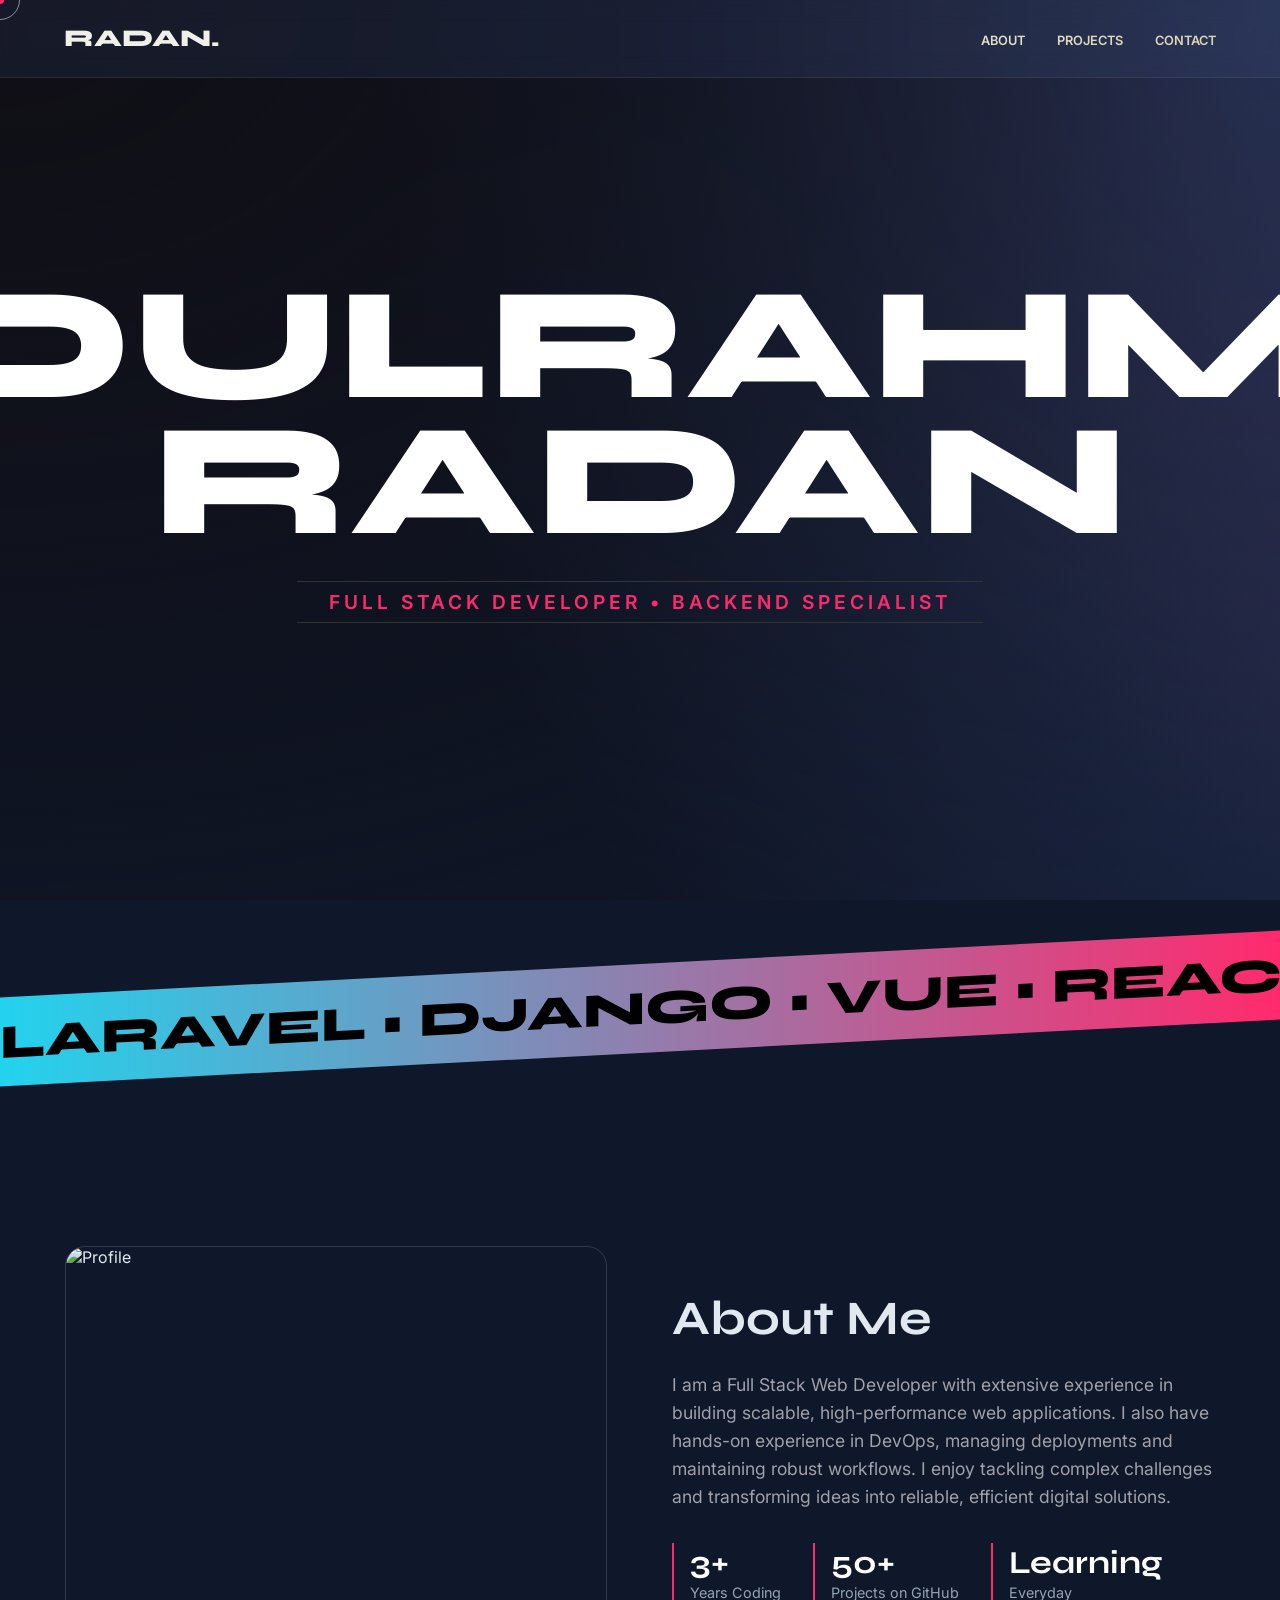
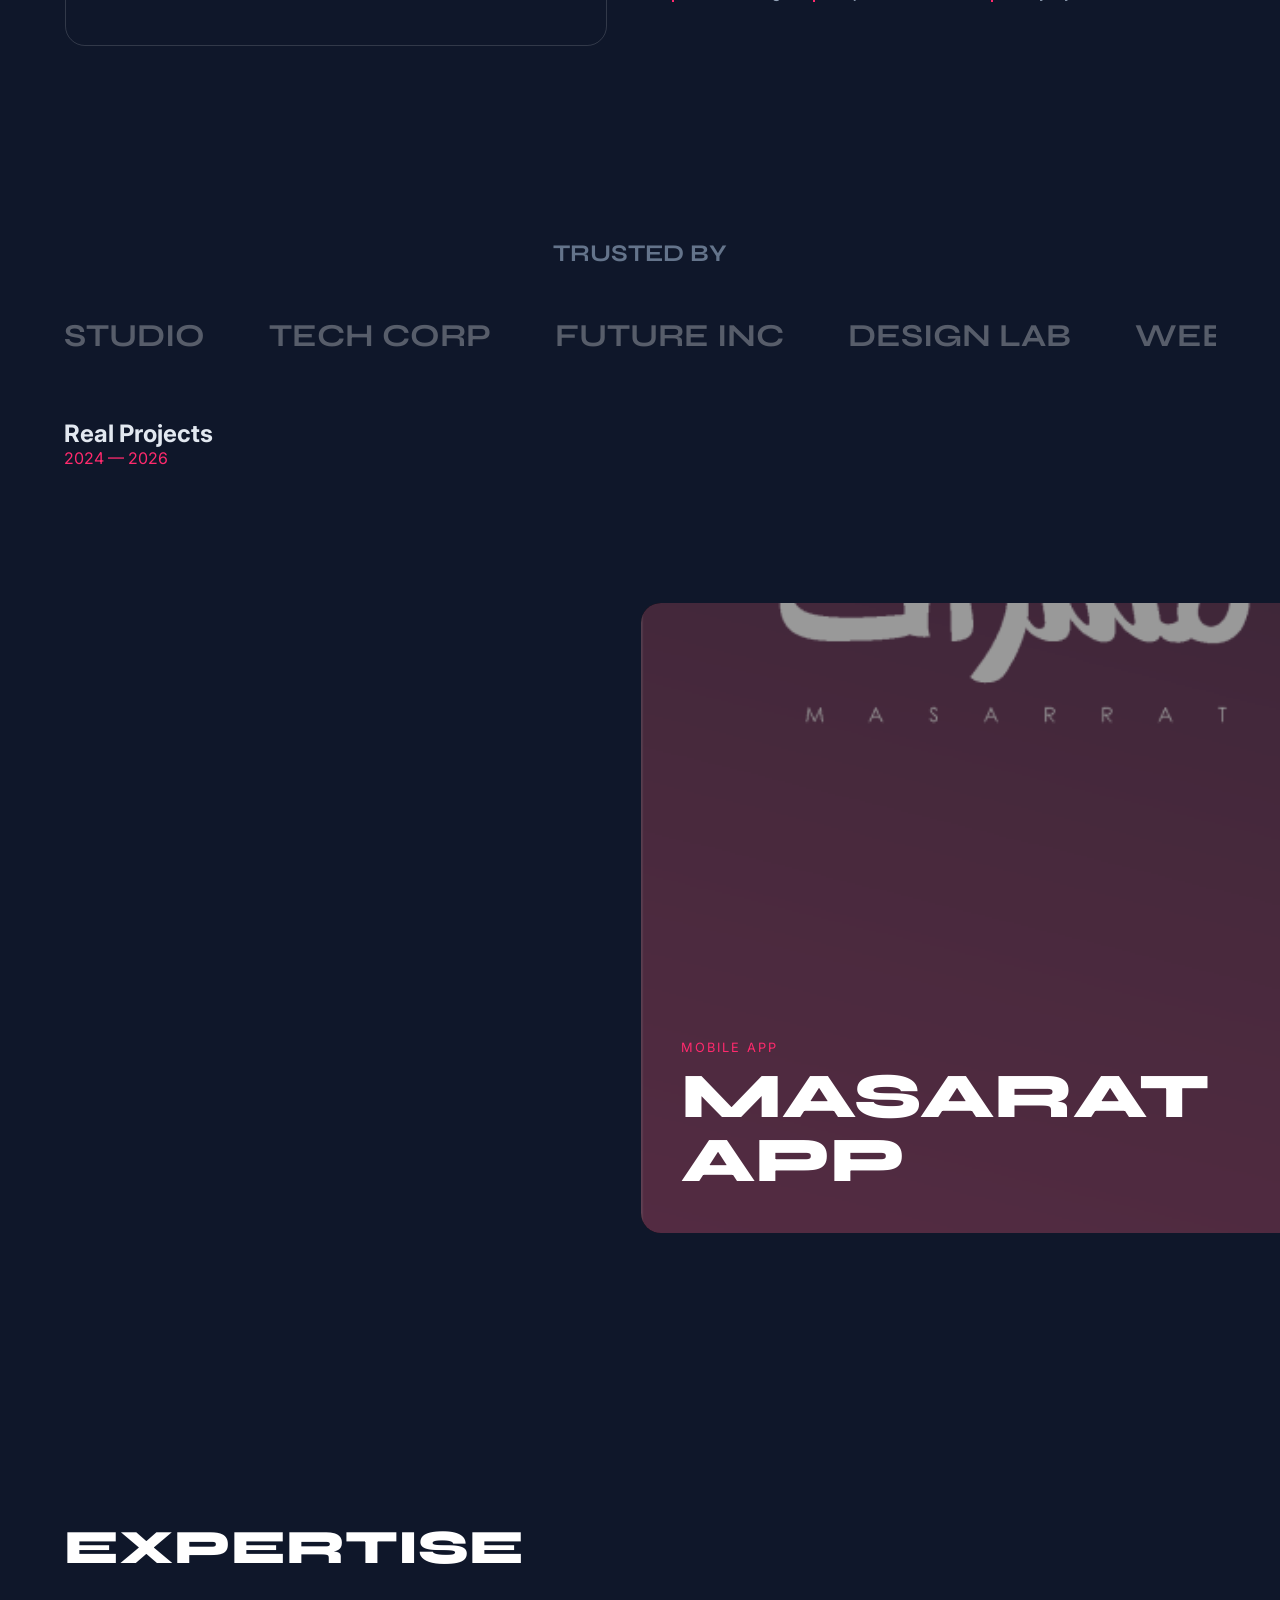
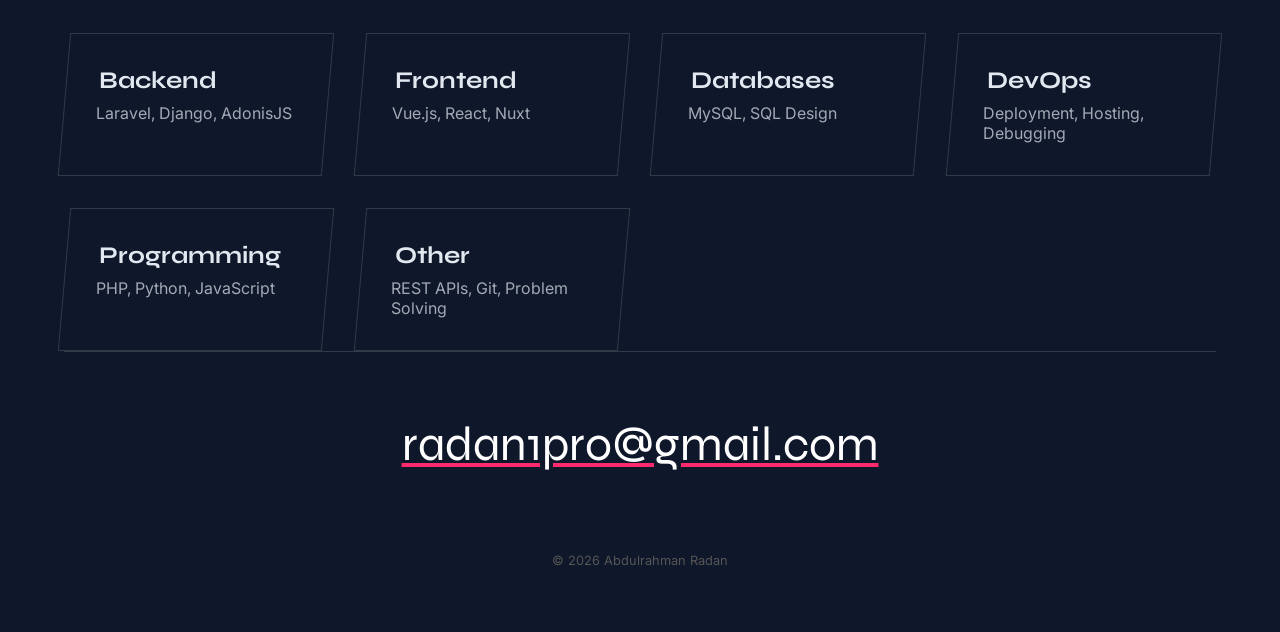
==== profile/index.html @ cdb200b4 "rename the me-profile.html file" ====
<!doctype html>
<html lang="en">
  <head>
    <meta charset="UTF-8" />
    <meta name="viewport" content="width=device-width, initial-scale=1.0" />
    <title>RADAN | Digital Architect</title>

    <link rel="preconnect" href="https://fonts.googleapis.com" />
    <link rel="preconnect" href="https://fonts.gstatic.com" crossorigin />
    <link
      href="https://fonts.googleapis.com/css2?family=Inter:wght@300;400;600&family=Syne:wght@400;700;800&display=swap"
      rel="stylesheet"
    />

    <link
      href="https://cdn.jsdelivr.net/npm/remixicon@3.5.0/fonts/remixicon.css"
      rel="stylesheet"
    />

    <script src="https://cdnjs.cloudflare.com/ajax/libs/three.js/r128/three.min.js"></script>
    <script src="https://cdnjs.cloudflare.com/ajax/libs/gsap/3.12.2/gsap.min.js"></script>
    <script src="https://cdnjs.cloudflare.com/ajax/libs/gsap/3.12.2/ScrollTrigger.min.js"></script>
    <script src="https://cdn.jsdelivr.net/gh/studio-freight/lenis@1.0.29/bundled/lenis.min.js"></script>

    <link rel="stylesheet" href="style.css" />
  </head>
  <body>
    <div class="bg-mesh"></div>
    <div class="preloader">
      <div class="loader-text">RADAN</div>
      <div class="loader-line"></div>
    </div>

    <div class="cursor-dot"></div>
    <div class="cursor-outline"></div>
    <div id="canvas-container"></div>

    <nav>
      <div class="logo magnetic">RADAN.</div>
      <ul class="nav-links">
        <li><a href="#about" class="nav-link magnetic">About</a></li>
        <li><a href="#work" class="nav-link magnetic">Projects</a></li>
        <li><a href="#contact" class="nav-link magnetic">Contact</a></li>
      </ul>
    </nav>

    <main>
      <section class="hero container">
        <h1 class="hero-title">
          <span>ABDULRAHMAN</span>
          <span>RADAN</span>
        </h1>
        <div class="hero-subtitle">
          Full Stack Developer • Backend Specialist
        </div>
      </section>

      <div class="marquee-container">
        <div class="marquee-track">
          <span class="marquee-item"
            >Laravel • Django • Vue • React • DevOps • APIs •
          </span>
          <span class="marquee-item"
            >Laravel • Django • Vue • React • DevOps • APIs •
          </span>
        </div>
      </div>

      <section id="about" class="container about-section">
  <div class="about-grid">
    <div class="about-image magnetic-card-wrap">
      <div class="image-wrapper">
        <img src="https://picsum.photos/seed/radan/600/600" alt="Profile" />
      </div>
    </div>
    <div class="about-content">
      <h2 class="section-title">About Me</h2>
      <p class="about-text">
        I am a Full Stack Web Developer with extensive experience in building scalable, 
        high-performance web applications. I also have hands-on experience in DevOps, 
        managing deployments and maintaining robust workflows. I enjoy tackling complex 
        challenges and transforming ideas into reliable, efficient digital solutions.
      </p>
      <div class="stats-grid">
        <div class="stat-item">
          <span class="stat-number">3+</span>
          <span class="stat-label">Years Coding</span>
        </div>
        <div class="stat-item">
          <span class="stat-number">50+</span>
          <span class="stat-label">Projects on GitHub</span>
        </div>
        <div class="stat-item">
          <span class="stat-number">Learning</span>
          <span class="stat-label">Everyday</span>
        </div>
      </div>
    </div>
  </div>
</section>

      <section id="partners" class="container partners-section">
        <h3 class="partners-title">Trusted By</h3>
        <div class="partners-track">
          <div class="partner-logo">STUDIO</div>
          <div class="partner-logo">TECH CORP</div>
          <div class="partner-logo">FUTURE INC</div>
          <div class="partner-logo">DESIGN LAB</div>
          <div class="partner-logo">WEB SOLVE</div>
          <div class="partner-logo">STUDIO</div>
          <div class="partner-logo">TECH CORP</div>
        </div>
      </section>

      <section id="work" class="container">
        <div class="section-header">
          <h2 class="section-title">Real Projects</h2>
          <span style="color: var(--accent)">2024 — 2026</span>
        </div>
      </section>
      
      <section id="work" class="horizontal-overflow">
        <div class="horizontal-section">
          <div class="horizontal-wrapper">
            <div class="magnetic-card-wrap">
              <article class="project-card">
                <div class="card-inner">
                  <img
                    src="./images/masarat.png"
                    class="card-bg-img"
                    alt="Masarat"
                  />
                  <div class="card-content">
                    <span class="project-category">Mobile App</span>
                    <h3 class="card-title">MASARAT APP</h3>
                  </div>
                </div>
              </article>
            </div>

            <div class="magnetic-card-wrap">
              <article class="project-card">
                <div class="card-inner">
                  <img
                    src="./images/netmonitor.png"
                    class="card-bg-img"
                    alt="Netmonitor"
                  />
                  <div class="card-content">
                    <span class="project-category">DevOps Tool</span>
                    <h3 class="card-title">NETMONITOR</h3>
                  </div>
                </div>
              </article>
            </div>

            <div class="magnetic-card-wrap">
              <article class="project-card">
                <div class="card-inner">
                  <img
                    src="./images/dformkit.png"
                    class="card-bg-img"
                    alt="DFormKit"
                  />
                  <div class="card-content">
                    <span class="project-category">SaaS / PWA</span>
                    <h3 class="card-title">DFORMKIT</h3>
                  </div>
                </div>
              </article>
            </div>
            
            <div class="magnetic-card-wrap">
            <article class="project-card">
              <div class="card-inner">
                <img
                  src="./images/yamaan.png"
                  class="card-bg-img"
                  alt="Yamaan"
                />
                <div class="card-content">
                  <span class="project-category">Corporate Web</span>
                  <h3 class="card-title">YAMAAN</h3>
                </div>
              </div>
            </article></div>
        </div>
      </section>

      <section id="studio" class="container" style="margin-top: 10rem">
        <h2 class="hero-title" style="font-size: 3rem; margin-bottom: 3rem">
          Expertise
        </h2>
        <div class="skills-grid">
          <div class="skill-card">
            <h4 class="skill-title">Backend</h4>
            <p>Laravel, Django, AdonisJS</p>
          </div>
          <div class="skill-card">
            <h4 class="skill-title">Frontend</h4>
            <p>Vue.js, React, Nuxt</p>
          </div>
          <div class="skill-card">
            <h4 class="skill-title">Databases</h4>
            <p>MySQL, SQL Design</p>
          </div>
          <div class="skill-card">
            <h4 class="skill-title">DevOps</h4>
            <p>Deployment, Hosting, Debugging</p>
          </div>

          <div class="skill-card">
            <h4 class="skill-title">Programming</h4>
            <p>PHP, Python, JavaScript</p>
          </div>

          <div class="skill-card">
            <h4 class="skill-title">Other</h4>
            <p>REST APIs, Git, Problem Solving</p>
          </div>
        </div>
      </section>

      <footer id="contact" class="container">
        <a href="mailto:radan1pro@gmail.com" class="footer-email"
          >radan1pro@gmail.com</a
        >
        <div class="socials">
          <a href="https://github.com/radanpro" class="social-link"><i class="ri-github-fill"></i></a>
          <a href="https://linkedin.com/in/radanpro" class="social-link"><i class="ri-linkedin-fill"></i></a>
        </div>

        <p style="margin-top: 3rem; color: #555; font-size: 0.8rem">
          © 2026 Abdulrahman Radan
        </p>
      </footer>
    </main>

    <script src="script.js"></script>
  </body>
</html>
---- profile/style.css ----
:root {
  --bg-color: #0f172a;
  --bg-gradient: linear-gradient(135deg, #0f172a, #1e293b);
  --text-color: #e2e8f0;
  --accent: #ff2a6d;
  --accent-2: #22d3ee;
  --border-color: rgba(255, 255, 255, 0.15);
  --font-display: "Syne", sans-serif;
  --font-body: "Inter", sans-serif;
}

* {
  margin: 0;
  padding: 0;
  box-sizing: border-box;
}

body {
  background-color: var(--bg-color);
  color: var(--text-color);
  font-family: var(--font-body);
  overflow-x: hidden;
  width: 100%;
  cursor: none;
}

.bg-mesh {
  position: fixed;
  top: 0;
  left: 0;
  width: 100vw;
  height: 100vh;
  z-index: -2;
  background:
    radial-gradient(at 0% 0%, hsla(253, 16%, 7%, 1) 0, transparent 50%),
    radial-gradient(at 50% 0%, hsla(225, 39%, 30%, 1) 0, transparent 50%),
    radial-gradient(at 100% 0%, hsla(339, 49%, 30%, 1) 0, transparent 50%);
  background-size: 200% 200%;
  animation: bgMove 15s ease infinite;
}

@keyframes bgMove {
  0% {
    background-position: 0% 50%;
  }
  50% {
    background-position: 100% 50%;
  }
  100% {
    background-position: 0% 50%;
  }
}

.preloader {
  position: fixed;
  top: 0;
  left: 0;
  width: 100%;
  height: 100%;
  background: #000;
  z-index: 9999;
  display: flex;
  justify-content: center;
  align-items: center;
  flex-direction: column;
}
.loader-text {
  font-family: var(--font-display);
  font-size: 5rem;
  font-weight: 800;
  color: white;
  letter-spacing: -2px;
  clip-path: polygon(0 0, 100% 0, 100% 100%, 0% 100%);
}
.loader-line {
  width: 0%;
  height: 2px;
  background: var(--accent);
  margin-top: 20px;
}

.cursor-dot {
  width: 8px;
  height: 8px;
  background-color: var(--accent);
  position: fixed;
  border-radius: 50%;
  pointer-events: none;
  z-index: 10000;
  transform: translate(-50%, -50%);
}
.cursor-outline {
  width: 40px;
  height: 40px;
  border: 1px solid rgba(255, 255, 255, 0.5);
  position: fixed;
  border-radius: 50%;
  pointer-events: none;
  z-index: 10000;
  transform: translate(-50%, -50%);
  transition:
    width 0.3s,
    height 0.3s,
    background-color 0.3s;
}
body.hovering .cursor-outline {
  width: 70px;
  height: 70px;
  background-color: rgba(255, 42, 109, 0.1);
  border-color: var(--accent);
}

#canvas-container {
  position: fixed;
  top: 0;
  left: 0;
  width: 100%;
  height: 100%;
  z-index: -1;
  opacity: 0.4;
  pointer-events: none;
}

.container {
  width: 90%;
  max-width: 1400px;
  margin: 0 auto;
  position: relative;
  z-index: 2;
}

nav {
  position: fixed;
  top: 0;
  width: 100%;
  padding: 1.5rem 5%;
  display: flex;
  justify-content: space-between;
  align-items: center;
  z-index: 100;
  background: rgba(15, 23, 42, 0.6);
  backdrop-filter: blur(12px);
  border-bottom: 1px solid rgba(255, 255, 255, 0.08);
  mix-blend-mode: exclusion;
}
.logo {
  font-family: var(--font-display);
  font-size: 1.5rem;
  font-weight: 800;
  color: #fff;
  position: relative;
  z-index: 101;
}
.nav-links {
  display: flex;
  gap: 2rem;
  list-style: none;
}
.nav-link {
  text-decoration: none;
  color: #fff;
  text-transform: uppercase;
  font-size: 0.8rem;
  font-weight: 600;
  display: inline-block;
}

.hero {
  height: 100vh;
  display: flex;
  align-items: center;
  justify-content: center;
  flex-direction: column;
  text-align: center;
}
.hero-title {
  font-family: var(--font-display);
  font-size: clamp(4rem, 15vw, 10rem);
  line-height: 0.85;
  font-weight: 800;
  color: #ffffff;
  text-transform: uppercase;
}
.hero-title span {
  display: block;
}
.hero-subtitle {
  margin-top: 2rem;
  font-size: 1.2rem;
  color: var(--accent);
  text-transform: uppercase;
  letter-spacing: 4px;
  font-weight: 600;
  border-top: 1px solid #333;
  border-bottom: 1px solid #333;
  padding: 0.5rem 2rem;
}

.marquee-container {
  width: 100%;
  overflow: hidden;
  transform: skewY(-3deg);
  margin: 4rem 0;
  background: linear-gradient(90deg, var(--accent-2), var(--accent));
  padding: 1rem 0;
}
.marquee-track {
  display: flex;
  white-space: nowrap;
  animation: scrollMarquee 20s linear infinite;
}
.marquee-item {
  font-family: var(--font-display);
  font-size: 3rem;
  font-weight: 800;
  color: #000;
  text-transform: uppercase;
  padding-right: 4rem;
}
@keyframes scrollMarquee {
  0% {
    transform: translateX(0);
  }
  100% {
    transform: translateX(-50%);
  }
}

.about-section {
  padding: 8rem 0;
}
.about-grid {
  display: grid;
  grid-template-columns: 1fr 1fr;
  gap: 4rem;
  align-items: center;
}
.about-image {
  position: relative;
}
.image-wrapper {
  width: 100%;
  height: 400px;
  overflow: hidden;
  border-radius: 20px;
  border: 1px solid var(--border-color);
}
.image-wrapper img {
  width: 100%;
  height: 100%;
  object-fit: cover;
  transition: transform 0.5s ease;
}
.magnetic-card-wrap:hover .image-wrapper img {
  transform: scale(1.05);
}
.about-content h2 {
  font-family: var(--font-display);
  font-size: 3rem;
  margin-bottom: 1.5rem;
}
.about-text {
  font-size: 1.1rem;
  line-height: 1.6;
  color: #a1a1aa;
  margin-bottom: 2rem;
}
.stats-grid {
  display: flex;
  gap: 2rem;
  margin-top: 2rem;
}
.stat-item {
  border-left: 2px solid var(--accent);
  padding-left: 1rem;
}
.stat-number {
  display: block;
  font-family: var(--font-display);
  font-size: 2rem;
  font-weight: 700;
  color: #fff;
}
.stat-label {
  font-size: 0.9rem;
  color: #94a3b8;
}

.partners-section {
  padding: 4rem 0;
  text-align: center;
  overflow: hidden;
}
.partners-title {
  font-family: var(--font-display);
  font-size: 1.5rem;
  margin-bottom: 3rem;
  color: #64748b;
  text-transform: uppercase;
}
.partners-track {
  display: flex;
  gap: 4rem;
  animation: scrollPartners 30s linear infinite;
  width: max-content;
}
.partner-logo {
  font-family: var(--font-display);
  font-size: 2rem;
  font-weight: 700;
  color: rgba(255, 255, 255, 0.3);
  transition: color 0.3s;
}
.partner-logo:hover {
  color: var(--accent-2);
}
@keyframes scrollPartners {
  0% {
    transform: translateX(0);
  }
  100% {
    transform: translateX(-50%);
  }
}

.horizontal-overflow {
  width: 100%;
  overflow: hidden;
}
.horizontal-section {
  height: 100vh;
  display: flex;
  align-items: center;
}
.horizontal-wrapper {
  display: flex;
  align-items: center;
  gap: 10vw;
  padding-left: 50vw;
  padding-right: 20vw;
}

.magnetic-card-wrap {
  display: inline-block;
  transition:
    border-color 0.3s ease,
    transform 0.1s linear;
  border: 1px solid transparent;
  border-radius: 20px;
  will-change: transform;
}

.magnetic-card-wrap:hover {
  border-color: var(--accent);
  box-shadow: 0 0 30px rgba(255, 42, 109, 0.15);
}

.project-card {
  position: relative;
  min-width: 60vw;
  height: 70vh;
  border-radius: 20px;
  overflow: hidden;
  background: #000;
}

.card-inner {
  width: 100%;
  height: 100%;
  position: relative;
}
.card-bg-img {
  width: 100%;
  height: 120%;
  object-fit: cover;
  position: absolute;
  top: -10%;
  filter: grayscale(40%) brightness(0.6);
}
.card-content {
  position: absolute;
  bottom: 40px;
  left: 40px;
  z-index: 2;
  color: white;
}
.project-category {
  font-size: 0.8rem;
  text-transform: uppercase;
  letter-spacing: 2px;
  color: var(--accent);
  margin-bottom: 10px;
  display: block;
}
.card-title {
  font-family: var(--font-display);
  font-size: clamp(2rem, 5vw, 4rem);
  font-weight: 900;
  line-height: 1;
  margin: 0;
}

.skills-grid {
  display: grid;
  grid-template-columns: repeat(auto-fit, minmax(250px, 1fr));
  gap: 2rem;
  margin-top: 4rem;
}
.skill-card {
  border: 1px solid var(--border-color);
  padding: 2rem;
  transform: skewX(-5deg);
  transition:
    border-color 0.3s,
    background 0.3s;
}
.skill-card:hover {
  border-color: var(--accent);
  background: rgba(255, 42, 109, 0.05);
}
.skill-title {
  font-family: var(--font-display);
  font-size: 1.5rem;
  margin-bottom: 0.5rem;
  transform: skewX(5deg);
}
.skill-card p {
  transform: skewX(5deg);
  opacity: 0.7;
}

footer {
  margin-top: 10rem;
  padding: 4rem 0;
  border-top: 1px solid var(--border-color);
  text-align: center;
}
.footer-email {
  font-family: var(--font-display);
  font-size: clamp(1.5rem, 5vw, 3rem);
  color: #fff;
  text-decoration: underline;
  text-decoration-color: var(--accent);
  margin-bottom: 2rem;
  display: inline-block;
}
.socials {
  display: flex;
  justify-content: center;
  gap: 2rem;
}
.social-link {
  color: #fff;
  font-size: 2rem;
  transition: transform 0.3s;
}
.social-link:hover {
  color: var(--accent);
  transform: translateY(-5px);
}

@media (max-width: 768px) {
  .nav-links {
    display: none;
  }
  .project-card {
    min-width: 85vw;
    height: 60vh;
  }
  .horizontal-wrapper {
    padding-left: 50vw;
  }
  .about-grid {
    grid-template-columns: 1fr;
  }
  .stats-grid {
    flex-wrap: wrap;
  }
}
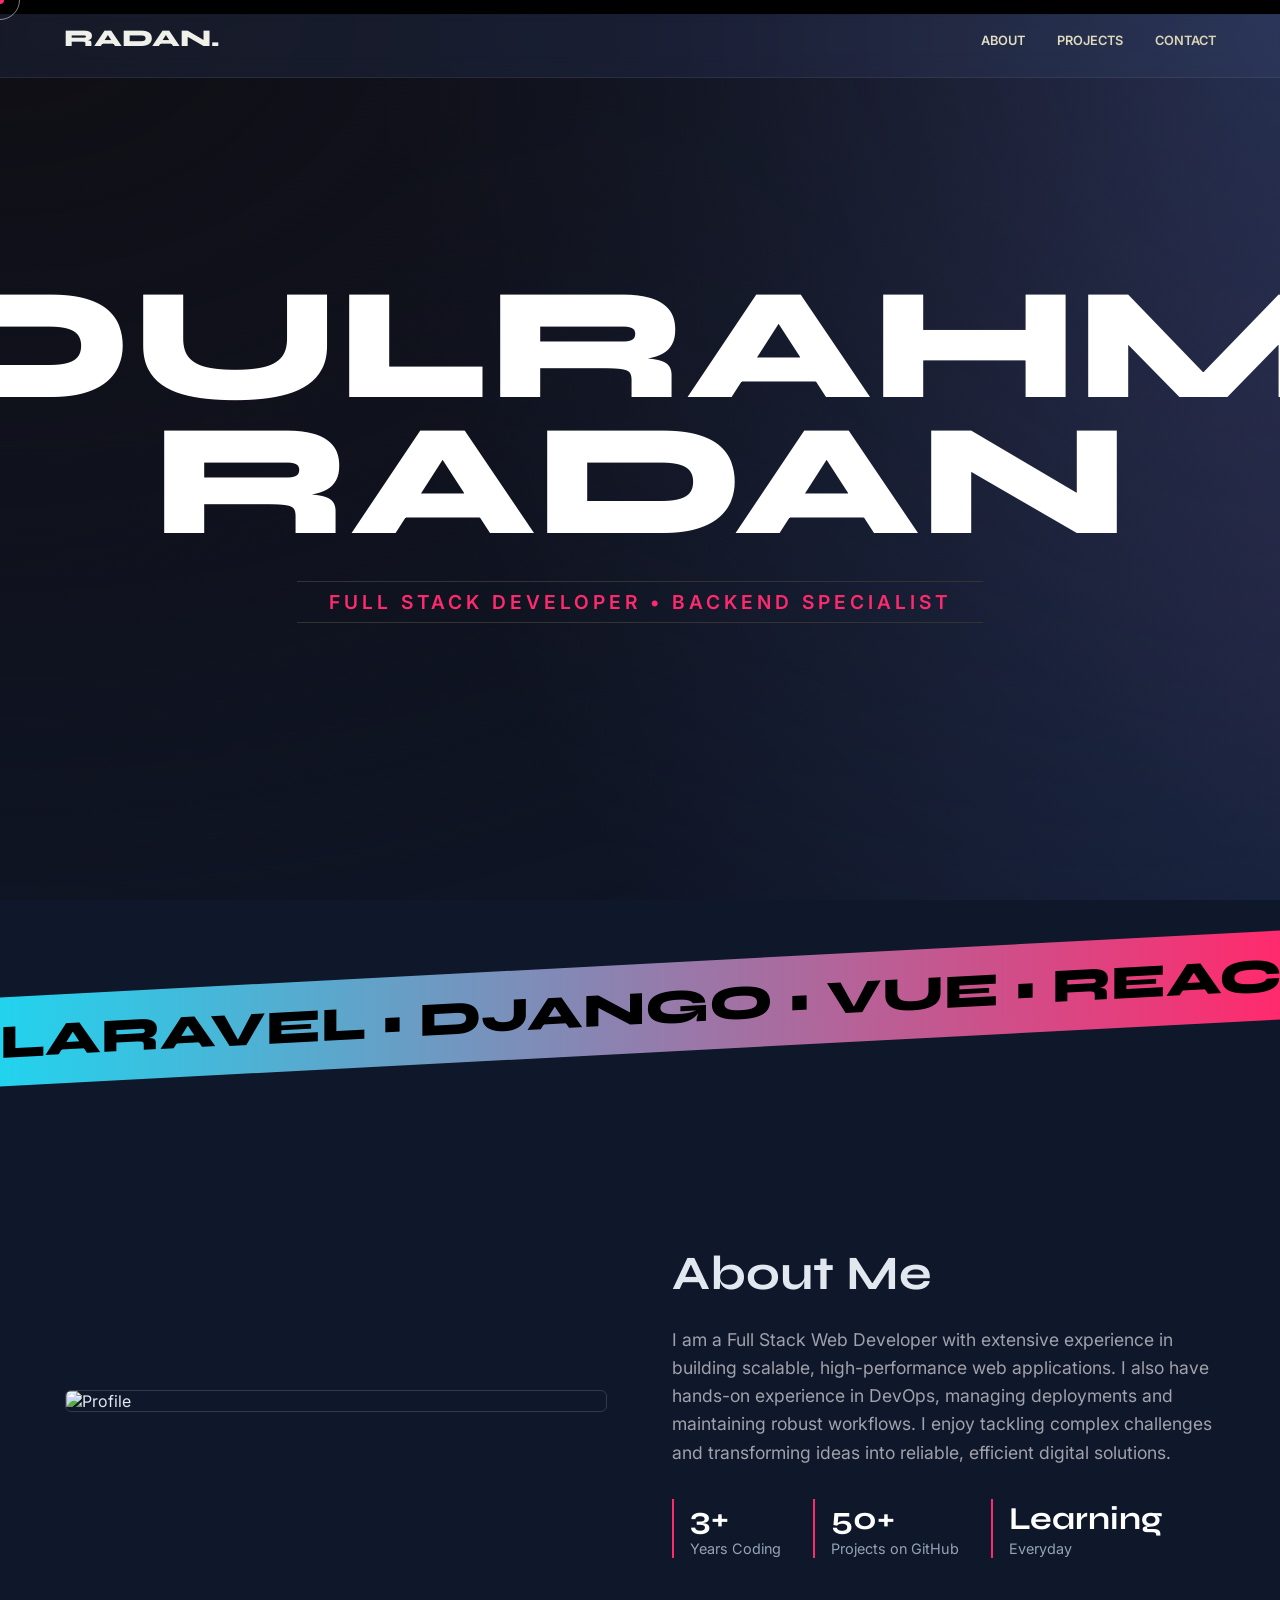
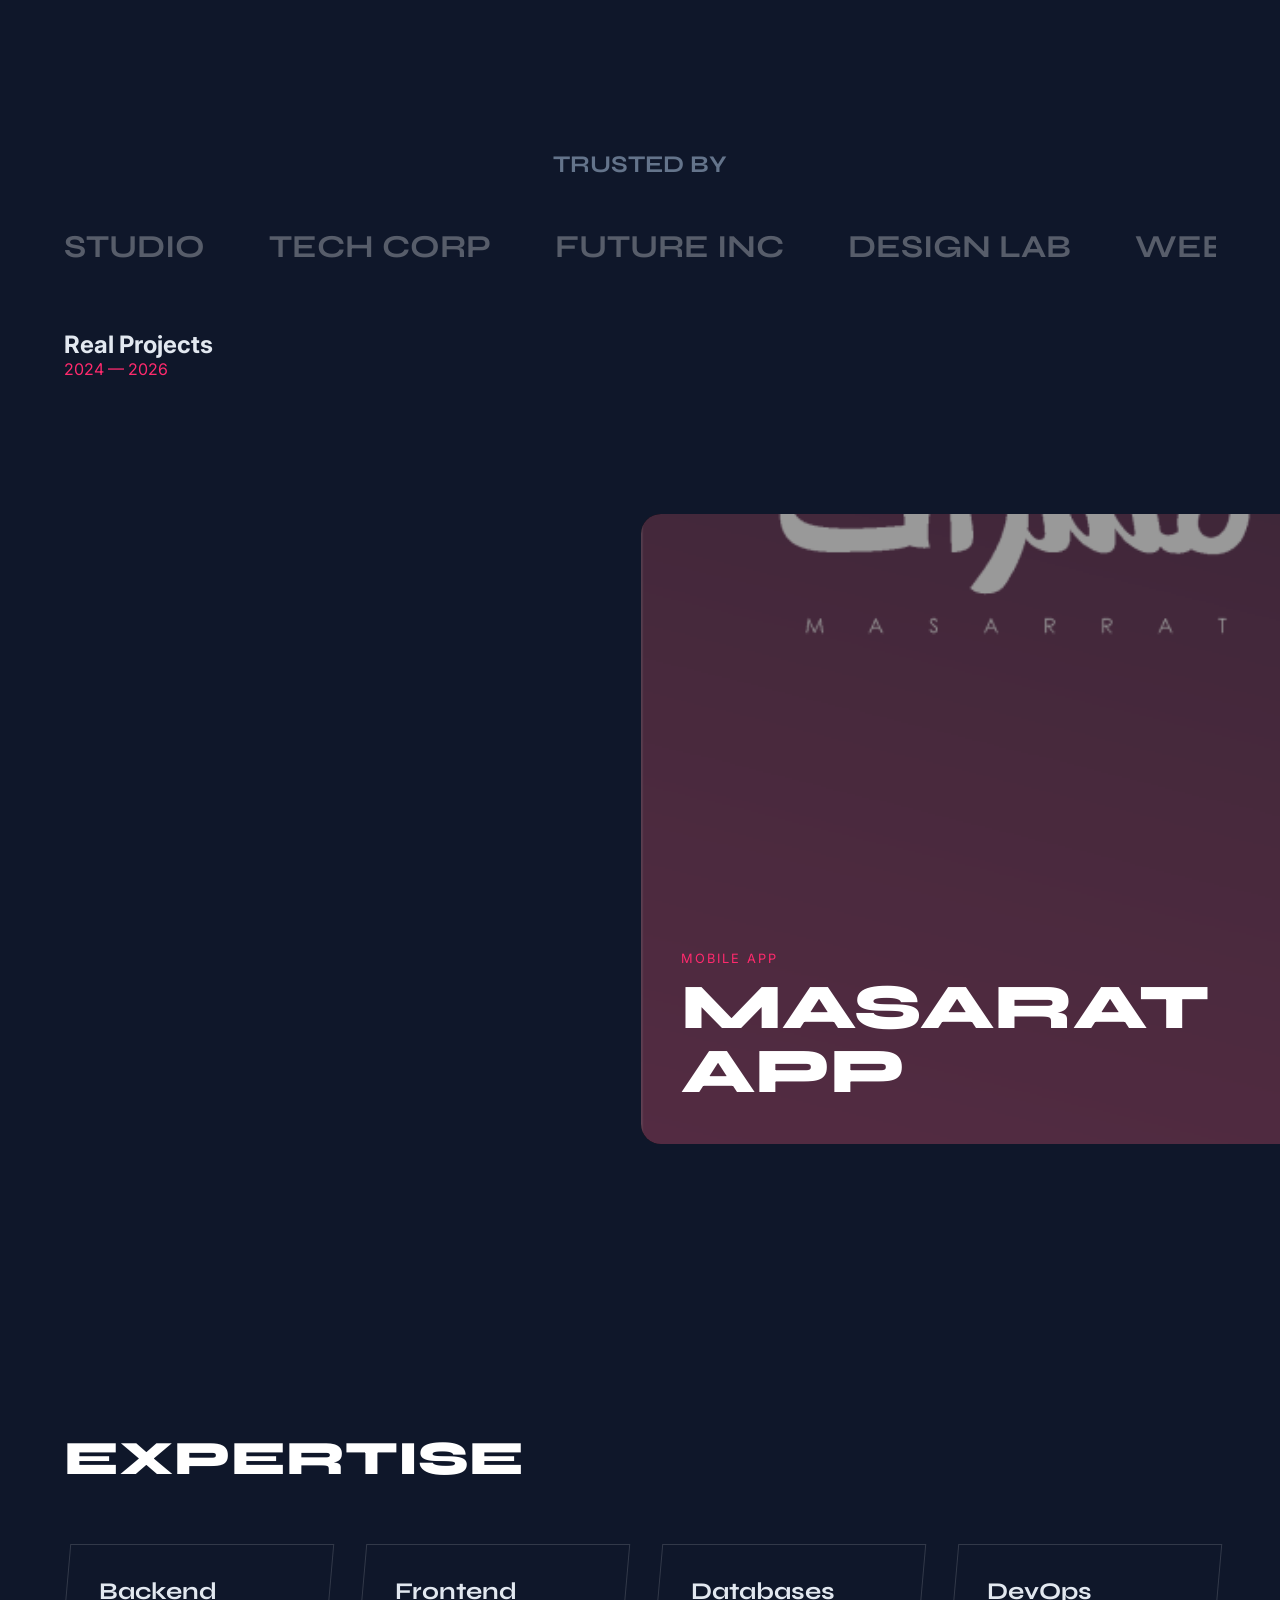
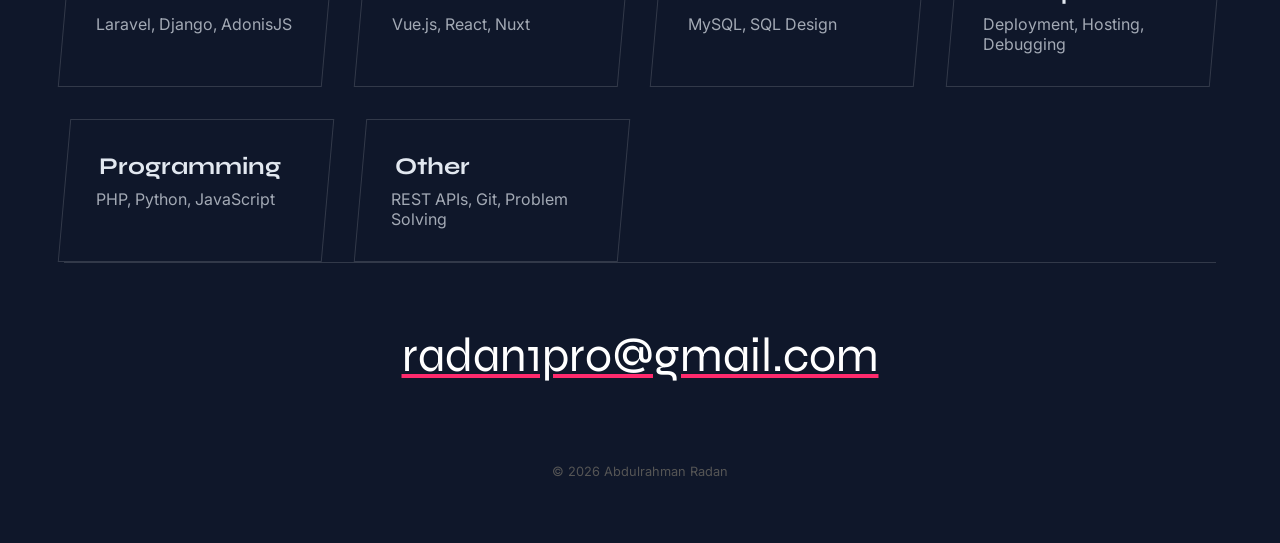
==== commit 78e425ac: "refactor styles for image display and responsiveness in profile section" ====
--- a/profile/index.html
+++ b/profile/index.html
@@ -1,241 +1,220 @@
 <!doctype html>
 <html lang="en">
-  <head>
-    <meta charset="UTF-8" />
-    <meta name="viewport" content="width=device-width, initial-scale=1.0" />
-    <title>RADAN | Digital Architect</title>
-
-    <link rel="preconnect" href="https://fonts.googleapis.com" />
-    <link rel="preconnect" href="https://fonts.gstatic.com" crossorigin />
-    <link
-      href="https://fonts.googleapis.com/css2?family=Inter:wght@300;400;600&family=Syne:wght@400;700;800&display=swap"
-      rel="stylesheet"
-    />
-
-    <link
-      href="https://cdn.jsdelivr.net/npm/remixicon@3.5.0/fonts/remixicon.css"
-      rel="stylesheet"
-    />
-
-    <script src="https://cdnjs.cloudflare.com/ajax/libs/three.js/r128/three.min.js"></script>
-    <script src="https://cdnjs.cloudflare.com/ajax/libs/gsap/3.12.2/gsap.min.js"></script>
-    <script src="https://cdnjs.cloudflare.com/ajax/libs/gsap/3.12.2/ScrollTrigger.min.js"></script>
-    <script src="https://cdn.jsdelivr.net/gh/studio-freight/lenis@1.0.29/bundled/lenis.min.js"></script>
-
-    <link rel="stylesheet" href="style.css" />
-  </head>
-  <body>
-    <div class="bg-mesh"></div>
-    <div class="preloader">
-      <div class="loader-text">RADAN</div>
-      <div class="loader-line"></div>
+
+<head>
+  <meta charset="UTF-8" />
+  <meta name="viewport" content="width=device-width, initial-scale=1.0" />
+  <title>RADAN | Digital Architect</title>
+
+  <link rel="preconnect" href="https://fonts.googleapis.com" />
+  <link rel="preconnect" href="https://fonts.gstatic.com" crossorigin />
+  <link href="https://fonts.googleapis.com/css2?family=Inter:wght@300;400;600&family=Syne:wght@400;700;800&display=swap"
+    rel="stylesheet" />
+
+  <link href="https://cdn.jsdelivr.net/npm/remixicon@3.5.0/fonts/remixicon.css" rel="stylesheet" />
+
+  <script src="https://cdnjs.cloudflare.com/ajax/libs/three.js/r128/three.min.js"></script>
+  <script src="https://cdnjs.cloudflare.com/ajax/libs/gsap/3.12.2/gsap.min.js"></script>
+  <script src="https://cdnjs.cloudflare.com/ajax/libs/gsap/3.12.2/ScrollTrigger.min.js"></script>
+  <script src="https://cdn.jsdelivr.net/gh/studio-freight/lenis@1.0.29/bundled/lenis.min.js"></script>
+
+  <link rel="stylesheet" href="style.css" />
+</head>
+
+<body>
+  <div class="bg-mesh"></div>
+  <div class="preloader">
+    <div class="loader-text">RADAN</div>
+    <div class="loader-line"></div>
+  </div>
+
+  <div class="cursor-dot"></div>
+  <div class="cursor-outline"></div>
+  <div id="canvas-container"></div>
+
+  <nav>
+    <div class="logo magnetic">RADAN.</div>
+    <ul class="nav-links">
+      <li><a href="#about" class="nav-link magnetic">About</a></li>
+      <li><a href="#work" class="nav-link magnetic">Projects</a></li>
+      <li><a href="#contact" class="nav-link magnetic">Contact</a></li>
+    </ul>
+  </nav>
+
+  <main>
+    <section class="hero container">
+      <h1 class="hero-title">
+        <span>ABDULRAHMAN</span>
+        <span>RADAN</span>
+      </h1>
+      <div class="hero-subtitle">
+        Full Stack Developer • Backend Specialist
+      </div>
+    </section>
+
+    <div class="marquee-container">
+      <div class="marquee-track">
+        <span class="marquee-item">Laravel • Django • Vue • React • DevOps • APIs •
+        </span>
+        <span class="marquee-item">Laravel • Django • Vue • React • DevOps • APIs •
+        </span>
+      </div>
     </div>
 
-    <div class="cursor-dot"></div>
-    <div class="cursor-outline"></div>
-    <div id="canvas-container"></div>
-
-    <nav>
-      <div class="logo magnetic">RADAN.</div>
-      <ul class="nav-links">
-        <li><a href="#about" class="nav-link magnetic">About</a></li>
-        <li><a href="#work" class="nav-link magnetic">Projects</a></li>
-        <li><a href="#contact" class="nav-link magnetic">Contact</a></li>
-      </ul>
-    </nav>
-
-    <main>
-      <section class="hero container">
-        <h1 class="hero-title">
-          <span>ABDULRAHMAN</span>
-          <span>RADAN</span>
-        </h1>
-        <div class="hero-subtitle">
-          Full Stack Developer • Backend Specialist
-        </div>
-      </section>
-
-      <div class="marquee-container">
-        <div class="marquee-track">
-          <span class="marquee-item"
-            >Laravel • Django • Vue • React • DevOps • APIs •
-          </span>
-          <span class="marquee-item"
-            >Laravel • Django • Vue • React • DevOps • APIs •
-          </span>
-        </div>
-      </div>
-
-      <section id="about" class="container about-section">
-  <div class="about-grid">
-    <div class="about-image magnetic-card-wrap">
-      <div class="image-wrapper">
-        <img src="https://picsum.photos/seed/radan/600/600" alt="Profile" />
-      </div>
-    </div>
-    <div class="about-content">
-      <h2 class="section-title">About Me</h2>
-      <p class="about-text">
-        I am a Full Stack Web Developer with extensive experience in building scalable, 
-        high-performance web applications. I also have hands-on experience in DevOps, 
-        managing deployments and maintaining robust workflows. I enjoy tackling complex 
-        challenges and transforming ideas into reliable, efficient digital solutions.
-      </p>
-      <div class="stats-grid">
-        <div class="stat-item">
-          <span class="stat-number">3+</span>
-          <span class="stat-label">Years Coding</span>
-        </div>
-        <div class="stat-item">
-          <span class="stat-number">50+</span>
-          <span class="stat-label">Projects on GitHub</span>
-        </div>
-        <div class="stat-item">
-          <span class="stat-number">Learning</span>
-          <span class="stat-label">Everyday</span>
-        </div>
-      </div>
-    </div>
-  </div>
-</section>
-
-      <section id="partners" class="container partners-section">
-        <h3 class="partners-title">Trusted By</h3>
-        <div class="partners-track">
-          <div class="partner-logo">STUDIO</div>
-          <div class="partner-logo">TECH CORP</div>
-          <div class="partner-logo">FUTURE INC</div>
-          <div class="partner-logo">DESIGN LAB</div>
-          <div class="partner-logo">WEB SOLVE</div>
-          <div class="partner-logo">STUDIO</div>
-          <div class="partner-logo">TECH CORP</div>
-        </div>
-      </section>
-
-      <section id="work" class="container">
-        <div class="section-header">
-          <h2 class="section-title">Real Projects</h2>
-          <span style="color: var(--accent)">2024 — 2026</span>
-        </div>
-      </section>
-      
-      <section id="work" class="horizontal-overflow">
-        <div class="horizontal-section">
-          <div class="horizontal-wrapper">
-            <div class="magnetic-card-wrap">
-              <article class="project-card">
-                <div class="card-inner">
-                  <img
-                    src="./images/masarat.png"
-                    class="card-bg-img"
-                    alt="Masarat"
-                  />
-                  <div class="card-content">
-                    <span class="project-category">Mobile App</span>
-                    <h3 class="card-title">MASARAT APP</h3>
-                  </div>
-                </div>
-              </article>
+    <section id="about" class="container about-section">
+      <div class="about-grid">
+        <div class="about-image magnetic-card-wrap">
+          <div class="image-wrapper">
+            <img src="./images/profile.jpg" alt="Profile" />
+          </div>
+        </div>
+        <div class="about-content">
+          <h2 class="section-title">About Me</h2>
+          <p class="about-text">
+            I am a Full Stack Web Developer with extensive experience in building scalable,
+            high-performance web applications. I also have hands-on experience in DevOps,
+            managing deployments and maintaining robust workflows. I enjoy tackling complex
+            challenges and transforming ideas into reliable, efficient digital solutions.
+          </p>
+          <div class="stats-grid">
+            <div class="stat-item">
+              <span class="stat-number">3+</span>
+              <span class="stat-label">Years Coding</span>
             </div>
-
-            <div class="magnetic-card-wrap">
-              <article class="project-card">
-                <div class="card-inner">
-                  <img
-                    src="./images/netmonitor.png"
-                    class="card-bg-img"
-                    alt="Netmonitor"
-                  />
-                  <div class="card-content">
-                    <span class="project-category">DevOps Tool</span>
-                    <h3 class="card-title">NETMONITOR</h3>
-                  </div>
-                </div>
-              </article>
+            <div class="stat-item">
+              <span class="stat-number">50+</span>
+              <span class="stat-label">Projects on GitHub</span>
             </div>
-
-            <div class="magnetic-card-wrap">
-              <article class="project-card">
-                <div class="card-inner">
-                  <img
-                    src="./images/dformkit.png"
-                    class="card-bg-img"
-                    alt="DFormKit"
-                  />
-                  <div class="card-content">
-                    <span class="project-category">SaaS / PWA</span>
-                    <h3 class="card-title">DFORMKIT</h3>
-                  </div>
-                </div>
-              </article>
+            <div class="stat-item">
+              <span class="stat-number">Learning</span>
+              <span class="stat-label">Everyday</span>
             </div>
-            
-            <div class="magnetic-card-wrap">
-            <article class="project-card">
-              <div class="card-inner">
-                <img
-                  src="./images/yamaan.png"
-                  class="card-bg-img"
-                  alt="Yamaan"
-                />
+          </div>
+        </div>
+      </div>
+    </section>
+
+    <section id="partners" class="container partners-section">
+      <h3 class="partners-title">Trusted By</h3>
+      <div class="partners-track">
+        <div class="partner-logo">STUDIO</div>
+        <div class="partner-logo">TECH CORP</div>
+        <div class="partner-logo">FUTURE INC</div>
+        <div class="partner-logo">DESIGN LAB</div>
+        <div class="partner-logo">WEB SOLVE</div>
+        <div class="partner-logo">STUDIO</div>
+        <div class="partner-logo">TECH CORP</div>
+      </div>
+    </section>
+
+    <section id="work" class="container">
+      <div class="section-header">
+        <h2 class="section-title">Real Projects</h2>
+        <span style="color: var(--accent)">2024 — 2026</span>
+      </div>
+    </section>
+
+    <section id="work" class="horizontal-overflow">
+      <div class="horizontal-section">
+        <div class="horizontal-wrapper">
+          <div class="magnetic-card-wrap">
+            <article class="project-card">
+              <div class="card-inner">
+                <img src="./images/masarat.png" class="card-bg-img" alt="Masarat" />
+                <div class="card-content">
+                  <span class="project-category">Mobile App</span>
+                  <h3 class="card-title">MASARAT APP</h3>
+                </div>
+              </div>
+            </article>
+          </div>
+
+          <div class="magnetic-card-wrap">
+            <article class="project-card">
+              <div class="card-inner">
+                <img src="./images/netmonitor.png" class="card-bg-img" alt="Netmonitor" />
+                <div class="card-content">
+                  <span class="project-category">DevOps Tool</span>
+                  <h3 class="card-title">NETMONITOR</h3>
+                </div>
+              </div>
+            </article>
+          </div>
+
+          <div class="magnetic-card-wrap">
+            <article class="project-card">
+              <div class="card-inner">
+                <img src="./images/dformkit.png" class="card-bg-img" alt="DFormKit" />
+                <div class="card-content">
+                  <span class="project-category">SaaS / PWA</span>
+                  <h3 class="card-title">DFORMKIT</h3>
+                </div>
+              </div>
+            </article>
+          </div>
+
+          <div class="magnetic-card-wrap">
+            <article class="project-card">
+              <div class="card-inner">
+                <img src="./images/yamaan.png" class="card-bg-img" alt="Yamaan" />
                 <div class="card-content">
                   <span class="project-category">Corporate Web</span>
                   <h3 class="card-title">YAMAAN</h3>
                 </div>
               </div>
-            </article></div>
-        </div>
-      </section>
-
-      <section id="studio" class="container" style="margin-top: 10rem">
-        <h2 class="hero-title" style="font-size: 3rem; margin-bottom: 3rem">
-          Expertise
-        </h2>
-        <div class="skills-grid">
-          <div class="skill-card">
-            <h4 class="skill-title">Backend</h4>
-            <p>Laravel, Django, AdonisJS</p>
-          </div>
-          <div class="skill-card">
-            <h4 class="skill-title">Frontend</h4>
-            <p>Vue.js, React, Nuxt</p>
-          </div>
-          <div class="skill-card">
-            <h4 class="skill-title">Databases</h4>
-            <p>MySQL, SQL Design</p>
-          </div>
-          <div class="skill-card">
-            <h4 class="skill-title">DevOps</h4>
-            <p>Deployment, Hosting, Debugging</p>
-          </div>
-
-          <div class="skill-card">
-            <h4 class="skill-title">Programming</h4>
-            <p>PHP, Python, JavaScript</p>
-          </div>
-
-          <div class="skill-card">
-            <h4 class="skill-title">Other</h4>
-            <p>REST APIs, Git, Problem Solving</p>
-          </div>
-        </div>
-      </section>
-
-      <footer id="contact" class="container">
-        <a href="mailto:radan1pro@gmail.com" class="footer-email"
-          >radan1pro@gmail.com</a
-        >
-        <div class="socials">
-          <a href="https://github.com/radanpro" class="social-link"><i class="ri-github-fill"></i></a>
-          <a href="https://linkedin.com/in/radanpro" class="social-link"><i class="ri-linkedin-fill"></i></a>
-        </div>
-
-        <p style="margin-top: 3rem; color: #555; font-size: 0.8rem">
-          © 2026 Abdulrahman Radan
-        </p>
-      </footer>
-    </main>
-
-    <script src="script.js"></script>
-  </body>
+            </article>
+          </div>
+        </div>
+    </section>
+
+    <section id="studio" class="container" style="margin-top: 10rem">
+      <h2 class="hero-title" style="font-size: 3rem; margin-bottom: 3rem">
+        Expertise
+      </h2>
+      <div class="skills-grid">
+        <div class="skill-card">
+          <h4 class="skill-title">Backend</h4>
+          <p>Laravel, Django, AdonisJS</p>
+        </div>
+        <div class="skill-card">
+          <h4 class="skill-title">Frontend</h4>
+          <p>Vue.js, React, Nuxt</p>
+        </div>
+        <div class="skill-card">
+          <h4 class="skill-title">Databases</h4>
+          <p>MySQL, SQL Design</p>
+        </div>
+        <div class="skill-card">
+          <h4 class="skill-title">DevOps</h4>
+          <p>Deployment, Hosting, Debugging</p>
+        </div>
+
+        <div class="skill-card">
+          <h4 class="skill-title">Programming</h4>
+          <p>PHP, Python, JavaScript</p>
+        </div>
+
+        <div class="skill-card">
+          <h4 class="skill-title">Other</h4>
+          <p>REST APIs, Git, Problem Solving</p>
+        </div>
+      </div>
+    </section>
+
+    <footer id="contact" class="container">
+      <a href="mailto:radan1pro@gmail.com" class="footer-email">radan1pro@gmail.com</a>
+      <div class="socials">
+        <a href="https://github.com/radanpro" class="social-link"><i class="ri-github-fill"></i></a>
+        <a href="https://linkedin.com/in/radanpro" class="social-link"><i class="ri-linkedin-fill"></i></a>
+      </div>
+
+      <p style="margin-top: 3rem; color: #555; font-size: 0.8rem">
+        © 2026 Abdulrahman Radan
+      </p>
+    </footer>
+  </main>
+
+  <script src="script.js"></script>
+</body>
+
 </html>
--- a/profile/style.css
+++ b/profile/style.css
@@ -238,18 +238,23 @@
 .about-image {
   position: relative;
 }
+
 .image-wrapper {
   width: 100%;
-  height: 400px;
+  height: auto;
   overflow: hidden;
-  border-radius: 20px;
+  border-radius: 6px;
   border: 1px solid var(--border-color);
 }
 .image-wrapper img {
   width: 100%;
   height: 100%;
-  object-fit: cover;
-  transition: transform 0.5s ease;
+  object-fit: cover; /* يضمن أن الصورة تملأ الدائرة بدون تمطيط */
+  object-position: center; /* يركز القص على منتصف الصورة */
+  transition: transform 0.5s cubic-bezier(0.2, 0.8, 0.2, 1);
+}
+.about-image.magnetic-card-wrap {
+  border-radius: 6px;
 }
 .magnetic-card-wrap:hover .image-wrapper img {
   transform: scale(1.05);
